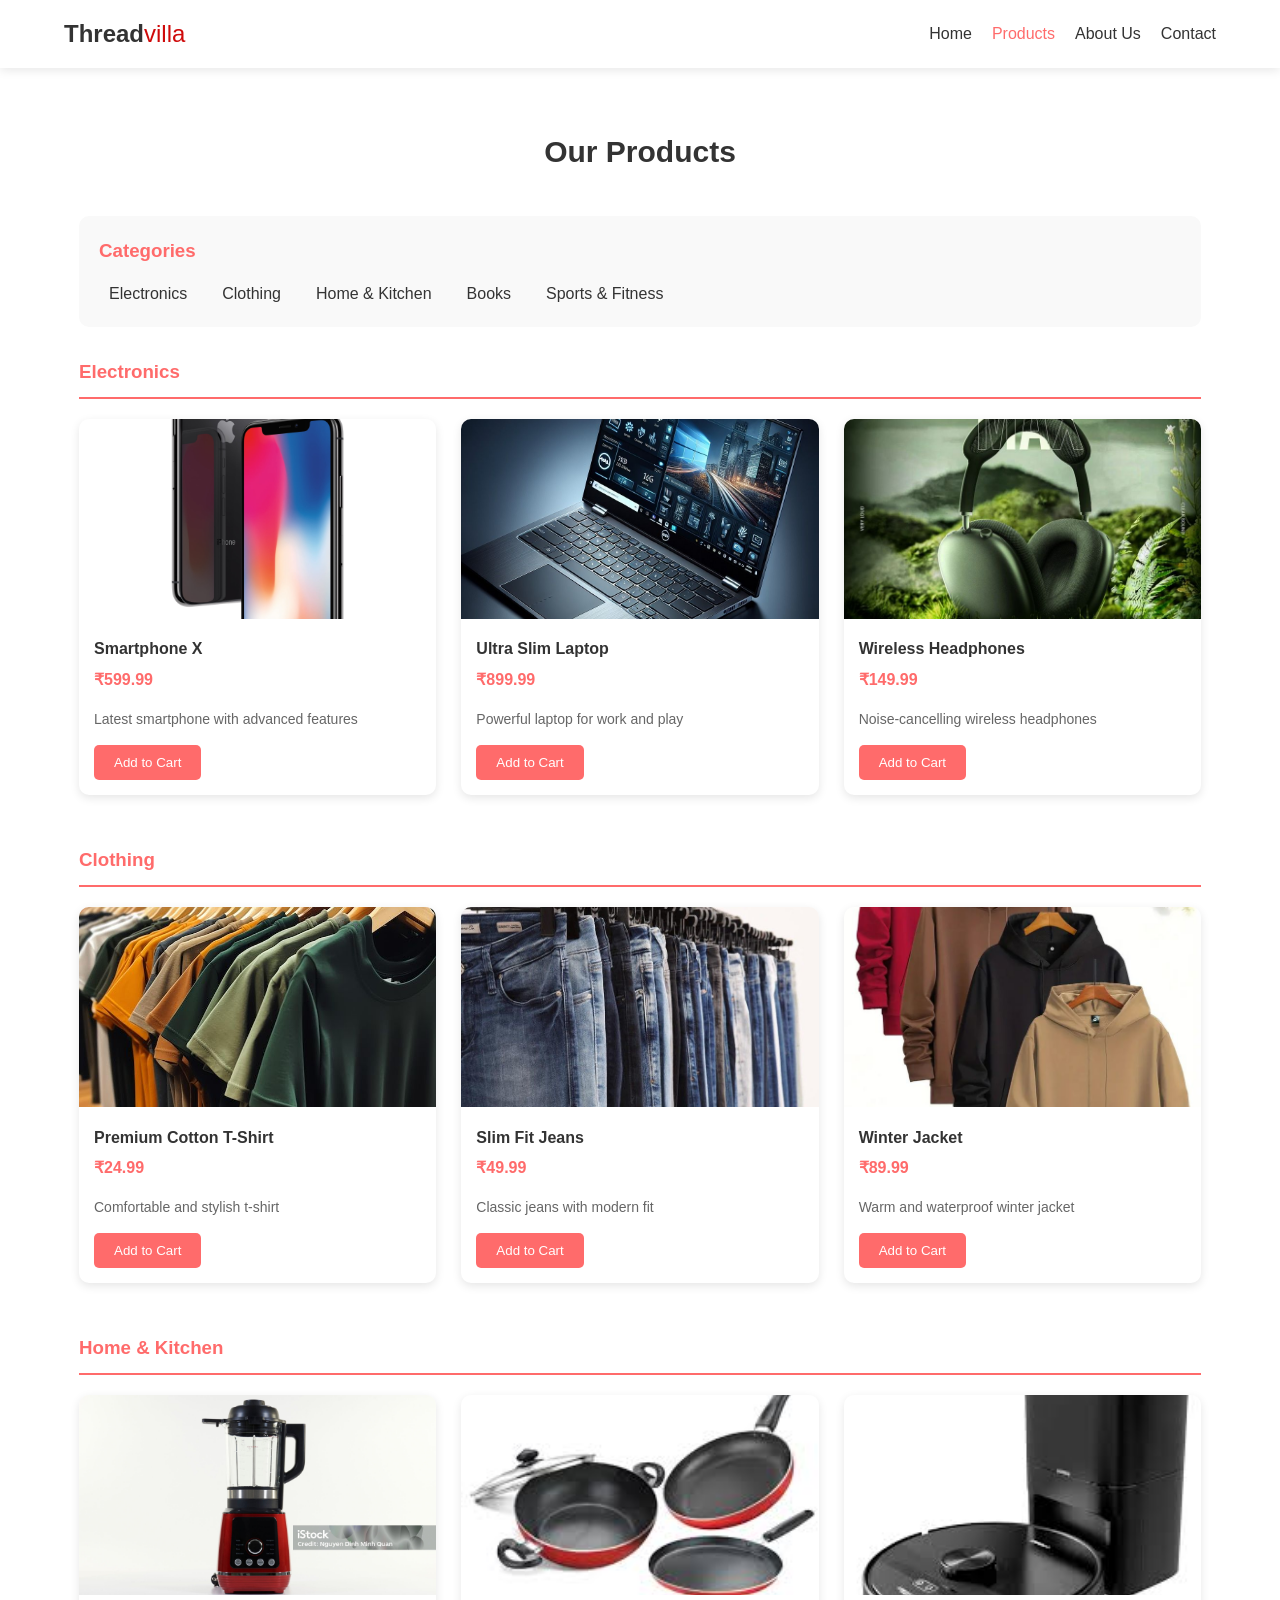
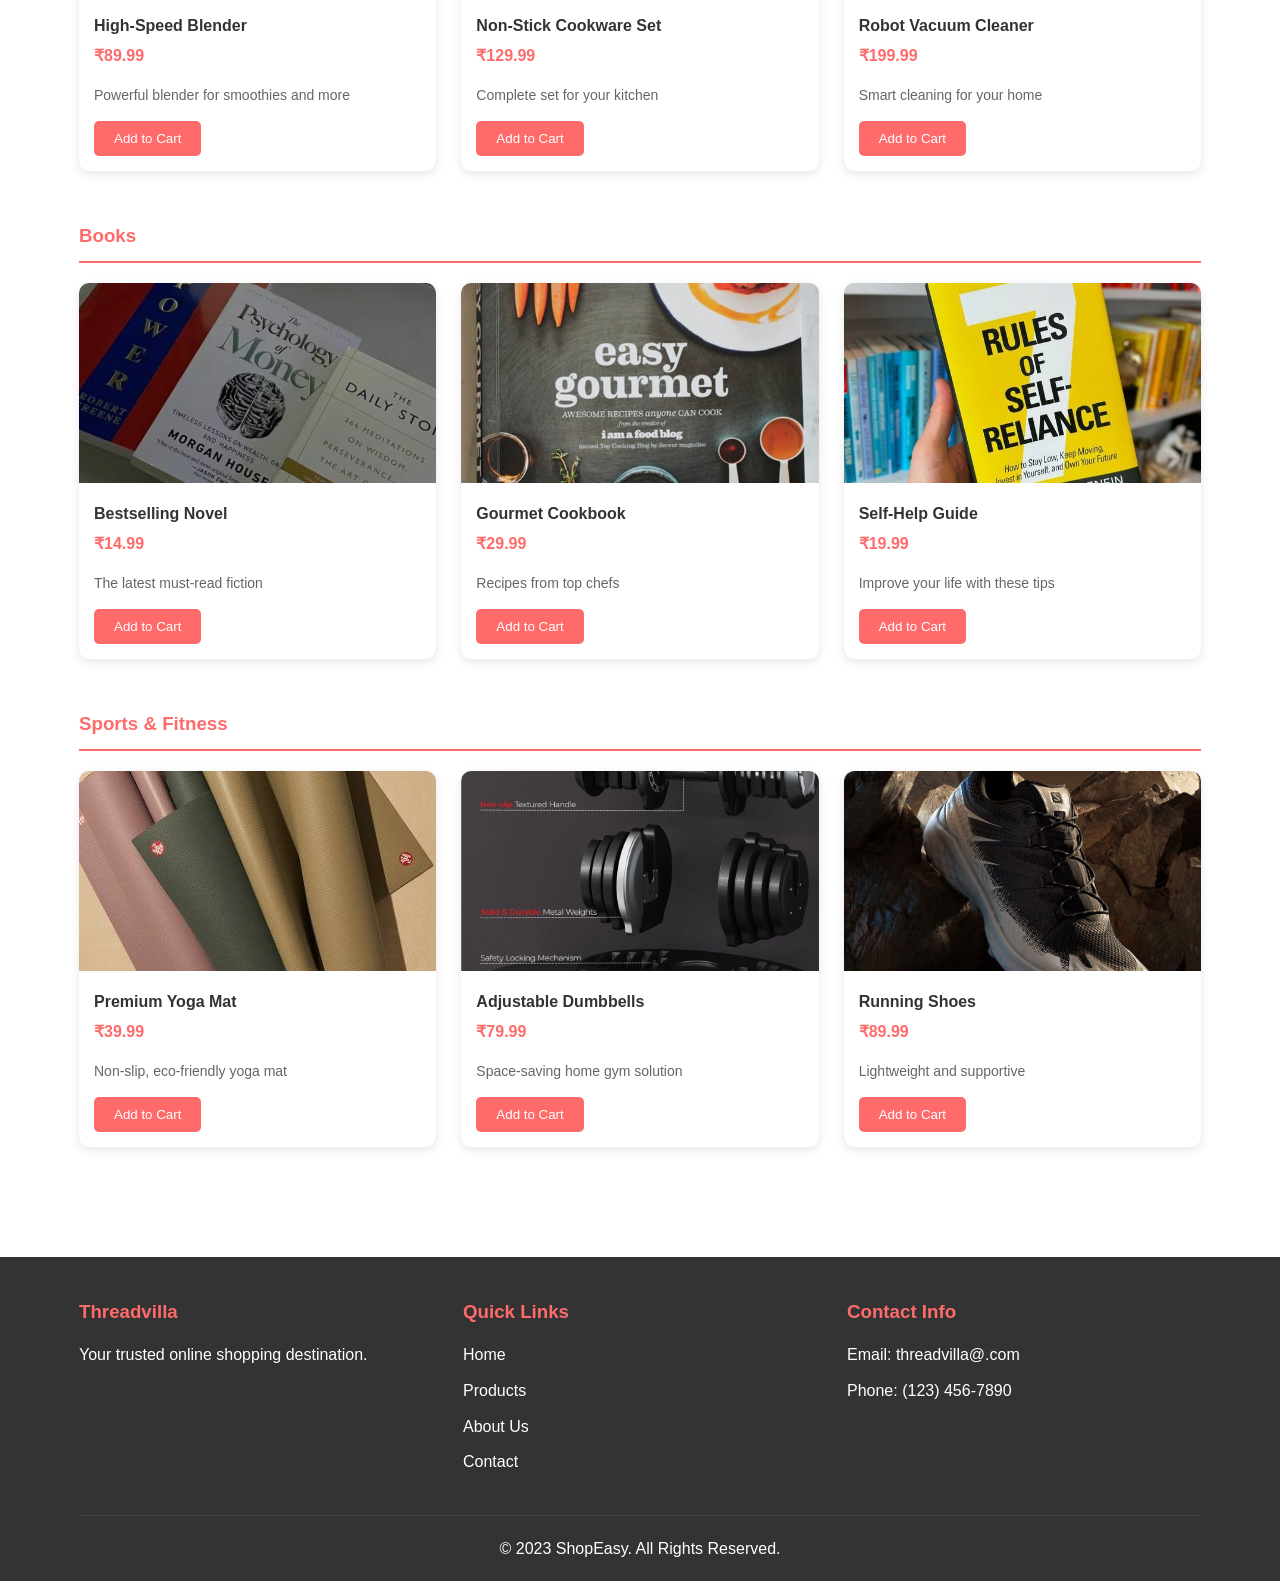
==== products.html @ d4e6373a "file added" ====
<!DOCTYPE html>
<html lang="en">
<head>
    <meta charset="UTF-8">
    <meta name="viewport" content="width=device-width, initial-scale=1.0">
    <title>Threadvilla</title>
    <link rel="stylesheet" href="index.css">
</head>
<body>
    <header>
        <div class="container">
            <h1 class="logo">Thread<span>villa</span></h1>
            <nav>
                <ul>
                    <li><a href="index.html">Home</a></li>
                    <li><a href="products.html" class="active">Products</a></li>
                    <li><a href="about.html">About Us</a></li>
                    <li><a href="contact.html">Contact</a></li>
                </ul>
            </nav>
        </div>
    </header>

    <section class="products-section">
        <div class="container">
            <h2>Our Products</h2>
            
            <div class="category-filter">
                <h3>Categories</h3>
                <ul>
                    <li><a href="#electronics">Electronics</a></li>
                    <li><a href="#clothing">Clothing</a></li>
                    <li><a href="#home">Home & Kitchen</a></li>
                    <li><a href="#books">Books</a></li>
                    <li><a href="#sports">Sports & Fitness</a></li>
                </ul>
            </div>
            
            <div class="products-container">
                <!-- Electronics Category -->
                <div class="product-category" id="electronics">
                    <h3>Electronics</h3>
                    <div class="product-grid">
                        <div class="product-card">
                            <img src="img/Smartphone X.jpg" alt="Smartphone">
                            <h4>Smartphone X</h4>
                            <p class="price">₹599.99</p>
                            <p class="description">Latest smartphone with advanced features</p>
                            <button class="btn">Add to Cart</button>
                        </div>
                        <div class="product-card">
                            <img src="img/Ultra Slim Laptop.jpg" alt="Laptop">
                            <h4>Ultra Slim Laptop</h4>
                            <p class="price">₹899.99</p>
                            <p class="description">Powerful laptop for work and play</p>
                            <button class="btn">Add to Cart</button>
                        </div>
                        <div class="product-card">
                            <img src="img/Wireless Headphones.jpg" alt="Headphones">
                            <h4>Wireless Headphones</h4>
                            <p class="price">₹149.99</p>
                            <p class="description">Noise-cancelling wireless headphones</p>
                            <button class="btn">Add to Cart</button>
                        </div>
                    </div>
                </div>
                
                <!-- Clothing Category -->
                <div class="product-category" id="clothing">
                    <h3>Clothing</h3>
                    <div class="product-grid">
                        <div class="product-card">
                            <img src="img/Premium Cotton T-Shirt.jpg" alt="T-Shirt">
                            <h4>Premium Cotton T-Shirt</h4>
                            <p class="price">₹24.99</p>
                            <p class="description">Comfortable and stylish t-shirt</p>
                            <button class="btn">Add to Cart</button>
                        </div>
                        <div class="product-card">
                            <img src="img/Slim Fit Jeans.jpg" alt="Jeans">
                            <h4>Slim Fit Jeans</h4>
                            <p class="price">₹49.99</p>
                            <p class="description">Classic jeans with modern fit</p>
                            <button class="btn">Add to Cart</button>
                        </div>
                        <div class="product-card">
                            <img src="img/Winter Jacket.jpg" alt="Jacket">
                            <h4>Winter Jacket</h4>
                            <p class="price">₹89.99</p>
                            <p class="description">Warm and waterproof winter jacket</p>
                            <button class="btn">Add to Cart</button>
                        </div>
                    </div>
                </div>
                
                <!-- Home & Kitchen Category -->
                <div class="product-category" id="home">
                    <h3>Home & Kitchen</h3>
                    <div class="product-grid">
                        <div class="product-card">
                            <img src="img/Blender.jpg" alt="Blender">
                            <h4>High-Speed Blender</h4>
                            <p class="price">₹89.99</p>
                            <p class="description">Powerful blender for smoothies and more</p>
                            <button class="btn">Add to Cart</button>
                        </div>
                        <div class="product-card">
                            <img src="img/Cookware.jpeg" alt="Cookware">
                            <h4>Non-Stick Cookware Set</h4>
                            <p class="price">₹129.99</p>
                            <p class="description">Complete set for your kitchen</p>
                            <button class="btn">Add to Cart</button>
                        </div>
                        <div class="product-card">
                            <img src="img/Vacuum.jpeg" alt="Vacuum">
                            <h4>Robot Vacuum Cleaner</h4>
                            <p class="price">₹199.99</p>
                            <p class="description">Smart cleaning for your home</p>
                            <button class="btn">Add to Cart</button>
                        </div>
                    </div>
                </div>
                
                <!-- Books Category -->
                <div class="product-category" id="books">
                    <h3>Books</h3>
                    <div class="product-grid">
                        <div class="product-card">
                            <img src="img/Bestselling Novel.jpg" alt="Novel">
                            <h4>Bestselling Novel</h4>
                            <p class="price">₹14.99</p>
                            <p class="description">The latest must-read fiction</p>
                            <button class="btn">Add to Cart</button>
                        </div>
                        <div class="product-card">
                            <img src="img/Gourmet Cookbook.jpg" alt="Cookbook">
                            <h4>Gourmet Cookbook</h4>
                            <p class="price">₹29.99</p>
                            <p class="description">Recipes from top chefs</p>
                            <button class="btn">Add to Cart</button>
                        </div>
                        <div class="product-card">
                            <img src="img/Self-Help Guide.jpg" alt="Self-Help">
                            <h4>Self-Help Guide</h4>
                            <p class="price">₹19.99</p>
                            <p class="description">Improve your life with these tips</p>
                            <button class="btn">Add to Cart</button>
                        </div>
                    </div>
                </div>
                
                <!-- Sports & Fitness Category -->
                <div class="product-category" id="sports">
                    <h3>Sports & Fitness</h3>
                    <div class="product-grid">
                        <div class="product-card">
                            <img src="img/Premium Yoga Mat.jpg" alt="Yoga Mat">
                            <h4>Premium Yoga Mat</h4>
                            <p class="price">₹39.99</p>
                            <p class="description">Non-slip, eco-friendly yoga mat</p>
                            <button class="btn">Add to Cart</button>
                        </div>
                        <div class="product-card">
                            <img src="img/Adjustable Dumbbells.jpg" alt="Dumbbells">
                            <h4>Adjustable Dumbbells</h4>
                            <p class="price">₹79.99</p>
                            <p class="description">Space-saving home gym solution</p>
                            <button class="btn">Add to Cart</button>
                        </div>
                        <div class="product-card">
                            <img src="img/Running Shoes.jpg" alt="Running Shoes">
                            <h4>Running Shoes</h4>
                            <p class="price">₹89.99</p>
                            <p class="description">Lightweight and supportive</p>
                            <button class="btn">Add to Cart</button>
                        </div>
                    </div>
                </div>
            </div>
        </div>
    </section>

    <footer>
        <div class="container">
            <div class="footer-content">
                <div class="footer-section">
                    <h3>Threadvilla</h3>
                    <p>Your trusted online shopping destination.</p>
                </div>
                <div class="footer-section">
                    <h3>Quick Links</h3>
                    <ul>
                        <li><a href="index.html">Home</a></li>
                        <li><a href="products.html">Products</a></li>
                        <li><a href="about.html">About Us</a></li>
                        <li><a href="contact.html">Contact</a></li>
                    </ul>
                </div>
                <div class="footer-section">
                    <h3>Contact Info</h3>
                    <p>Email:  threadvilla@.com</p>
                    <p>Phone: (123) 456-7890</p>
                </div>
            </div>
            <div class="footer-bottom">
                <p>&copy; 2023 ShopEasy. All Rights Reserved.</p>
            </div>
        </div>
    </footer>
</body>
</html>
---- index.css ----
/* Global Styles */
* {
    margin: 0;
    padding: 0;
    box-sizing: border-box;
    font-family: 'Arial', sans-serif;
}
.logo span{
    font-weight: 300;
    color: #cf0a0a;
}

body {
    line-height: 1.6;
    color: #333;
}

.container {
    width: 90%;
    max-width: 1200px;
    margin: 0 auto;
    padding: 0 15px;
}

.btn {
    display: inline-block;
    background: #ff6b6b;
    color: white;
    padding: 10px 20px;
    border: none;
    border-radius: 5px;
    text-decoration: none;
    cursor: pointer;
    transition: background 0.3s;
}

.btn:hover {
    background: #ff5252;
}

img {
    max-width: 100%;
    height: auto;
}

/* Header Styles */
header {
    background: #fff;
    box-shadow: 0 2px 10px rgba(0, 0, 0, 0.1);
    position: sticky;
    top: 0;
    z-index: 100;
}

header .container {
    display: flex;
    justify-content: space-between;
    align-items: center;
    padding: 15px 0;
}

.logo {
    font-size: 24px;
    font-weight: bold;
    color: #333;
}

nav ul {
    display: flex;
    list-style: none;
}

nav ul li {
    margin-left: 20px;
}

nav ul li a {
    text-decoration: none;
    color: #333;
    font-weight: 500;
    transition: color 0.3s;
}

nav ul li a:hover, nav ul li a.active {
    color: #ff6b6b;
}

/* Hero Section */
.hero {
    background: linear-gradient(rgba(0, 0, 0, 0.5), rgba(0, 0, 0, 0.5)), url('images/hero-bg.jpg');
    background-size: cover;
    background-position: center;
    color: white;
    text-align: center;
    padding: 100px 0;
}

.hero h2 {
    font-size: 36px;
    margin-bottom: 20px;
}

.hero p {
    font-size: 18px;
    margin-bottom: 30px;
}

/* Categories Section */
.categories {
    padding: 60px 0;
    background: #f9f9f9;
}

.categories h2 {
    text-align: center;
    margin-bottom: 40px;
    font-size: 30px;
}

.category-grid {
    display: grid;
    grid-template-columns: repeat(auto-fit, minmax(200px, 1fr));
    gap: 20px;
}

.category-card {
    background: white;
    border-radius: 10px;
    overflow: hidden;
    box-shadow: 0 3px 10px rgba(0, 0, 0, 0.1);
    text-align: center;
    padding: 20px;
    transition: transform 0.3s;
}

.category-card:hover {
    transform: translateY(-5px);
}

.category-card img {
    border-radius: 5px;
    margin-bottom: 15px;
}

.category-card h3 {
    margin-bottom: 15px;
}

/* Featured Products */
.featured-products {
    padding: 60px 0;
}

.featured-products h2 {
    text-align: center;
    margin-bottom: 40px;
    font-size: 30px;
}

.product-grid {
    display: grid;
    grid-template-columns: repeat(auto-fit, minmax(250px, 1fr));
    gap: 25px;
}

.product-card {
    background: white;
    border-radius: 10px;
    overflow: hidden;
    box-shadow: 0 3px 10px rgba(0, 0, 0, 0.1);
    transition: transform 0.3s;
}

.product-card:hover {
    transform: translateY(-5px);
}

.product-card img {
    width: 100%;
    height: 200px;
    object-fit: cover;
}

.product-card h3, .product-card h4 {
    padding: 10px 15px 0;
    margin-bottom: 5px;
}

.price {
    color: #ff6b6b;
    font-weight: bold;
    padding: 0 15px;
    margin-bottom: 15px;
}

.description {
    padding: 0 15px;
    margin-bottom: 15px;
    color: #666;
    font-size: 14px;
}

.product-card .btn {
    display: block;
    margin: 0 15px 15px;
    text-align: center;
}

/* About Page Styles */
.about-section {
    padding: 60px 0;
}

.about-section h2 {
    text-align: center;
    margin-bottom: 40px;
    font-size: 30px;
}

.about-content {
    display: flex;
    flex-wrap: wrap;
    gap: 30px;
    align-items: center;
}

.about-text {
    flex: 1;
    min-width: 300px;
}

.about-image {
    flex: 1;
    min-width: 300px;
}

.about-image img {
    border-radius: 10px;
}

.about-text h3 {
    margin-bottom: 15px;
    color: #ff6b6b;
}

.about-text p {
    margin-bottom: 20px;
}

.about-text ul {
    margin: 20px 0 20px 20px;
}

.team-section {
    padding: 60px 0;
    background: #f9f9f9;
}

.team-section h2 {
    text-align: center;
    margin-bottom: 40px;
    font-size: 30px;
}

.team-grid {
    display: grid;
    grid-template-columns: repeat(auto-fit, minmax(250px, 1fr));
    gap: 30px;
}

.team-member {
    background: white;
    border-radius: 10px;
    overflow: hidden;
    box-shadow: 0 3px 10px rgba(0, 0, 0, 0.1);
    text-align: center;
    padding: 20px;
}

.team-member img {
    width: 150px;
    height: 150px;
    border-radius: 50%;
    object-fit: cover;
    margin-bottom: 15px;
}

.team-member h3 {
    margin-bottom: 5px;
}

.team-member p {
    color: #666;
}

/* Contact Page Styles */
.contact-section {
    padding: 60px 0;
}

.contact-section h2 {
    text-align: center;
    margin-bottom: 40px;
    font-size: 30px;
}

.contact-content {
    display: flex;
    flex-wrap: wrap;
    gap: 30px;
}

.contact-info, .contact-form {
    flex: 1;
    min-width: 300px;
}

.contact-method {
    margin-bottom: 20px;
}

.contact-method h4 {
    color: #ff6b6b;
    margin-bottom: 5px;
}

.business-hours {
    margin-top: 30px;
}

.form-group {
    margin-bottom: 20px;
}

.form-group label {
    display: block;
    margin-bottom: 5px;
    font-weight: 500;
}

.form-group input, .form-group textarea {
    width: 100%;
    padding: 10px;
    border: 1px solid #ddd;
    border-radius: 5px;
}

.form-group textarea {
    resize: vertical;
}

.map-section {
    padding: 40px 0;
    background: #f9f9f9;
}

.map-section h3 {
    text-align: center;
    margin-bottom: 20px;
}

.map-placeholder {
    height: 400px;
    background: #ddd;
    display: flex;
    align-items: center;
    justify-content: center;
    border-radius: 10px;
}

/* Products Page Styles */
.products-section {
    padding: 60px 0;
}

.products-section h2 {
    text-align: center;
    margin-bottom: 40px;
    font-size: 30px;
}

.category-filter {
    background: #f9f9f9;
    padding: 20px;
    border-radius: 10px;
    margin-bottom: 30px;
}

.category-filter h3 {
    margin-bottom: 15px;
    color: #ff6b6b;
}

.category-filter ul {
    list-style: none;
    display: flex;
    flex-wrap: wrap;
    gap: 15px;
}

.category-filter a {
    text-decoration: none;
    color: #333;
    padding: 5px 10px;
    border-radius: 5px;
    transition: all 0.3s;
}

.category-filter a:hover {
    background: #ff6b6b;
    color: white;
}

.product-category {
    margin-bottom: 50px;
}

.product-category h3 {
    margin-bottom: 20px;
    padding-bottom: 10px;
    border-bottom: 2px solid #ff6b6b;
    color: #ff6b6b;
}

/* Footer Styles */
footer {
    background: #333;
    color: white;
    padding: 40px 0 0;
}

.footer-content {
    display: flex;
    flex-wrap: wrap;
    gap: 30px;
    margin-bottom: 30px;
}

.footer-section {
    flex: 1;
    min-width: 250px;
}

.footer-section h3 {
    margin-bottom: 15px;
    color: #ff6b6b;
}

.footer-section p {
    margin-bottom: 10px;
}

.footer-section ul {
    list-style: none;
}

.footer-section ul li {
    margin-bottom: 10px;
}

.footer-section ul li a {
    color: white;
    text-decoration: none;
    transition: color 0.3s;
}

.footer-section ul li a:hover {
    color: #ff6b6b;
}

.footer-bottom {
    text-align: center;
    padding: 20px 0;
    border-top: 1px solid #444;
}

/* Responsive Styles */
@media (max-width: 768px) {
    header .container {
        flex-direction: column;
        text-align: center;
    }
    
    nav ul {
        margin-top: 15px;
        justify-content: center;
    }
    
    .hero h2 {
        font-size: 28px;
    }
    
    .hero p {
        font-size: 16px;
    }
    
    .about-content, .contact-content {
        flex-direction: column;
    }
    
    .footer-content {
        flex-direction: column;
    }
}
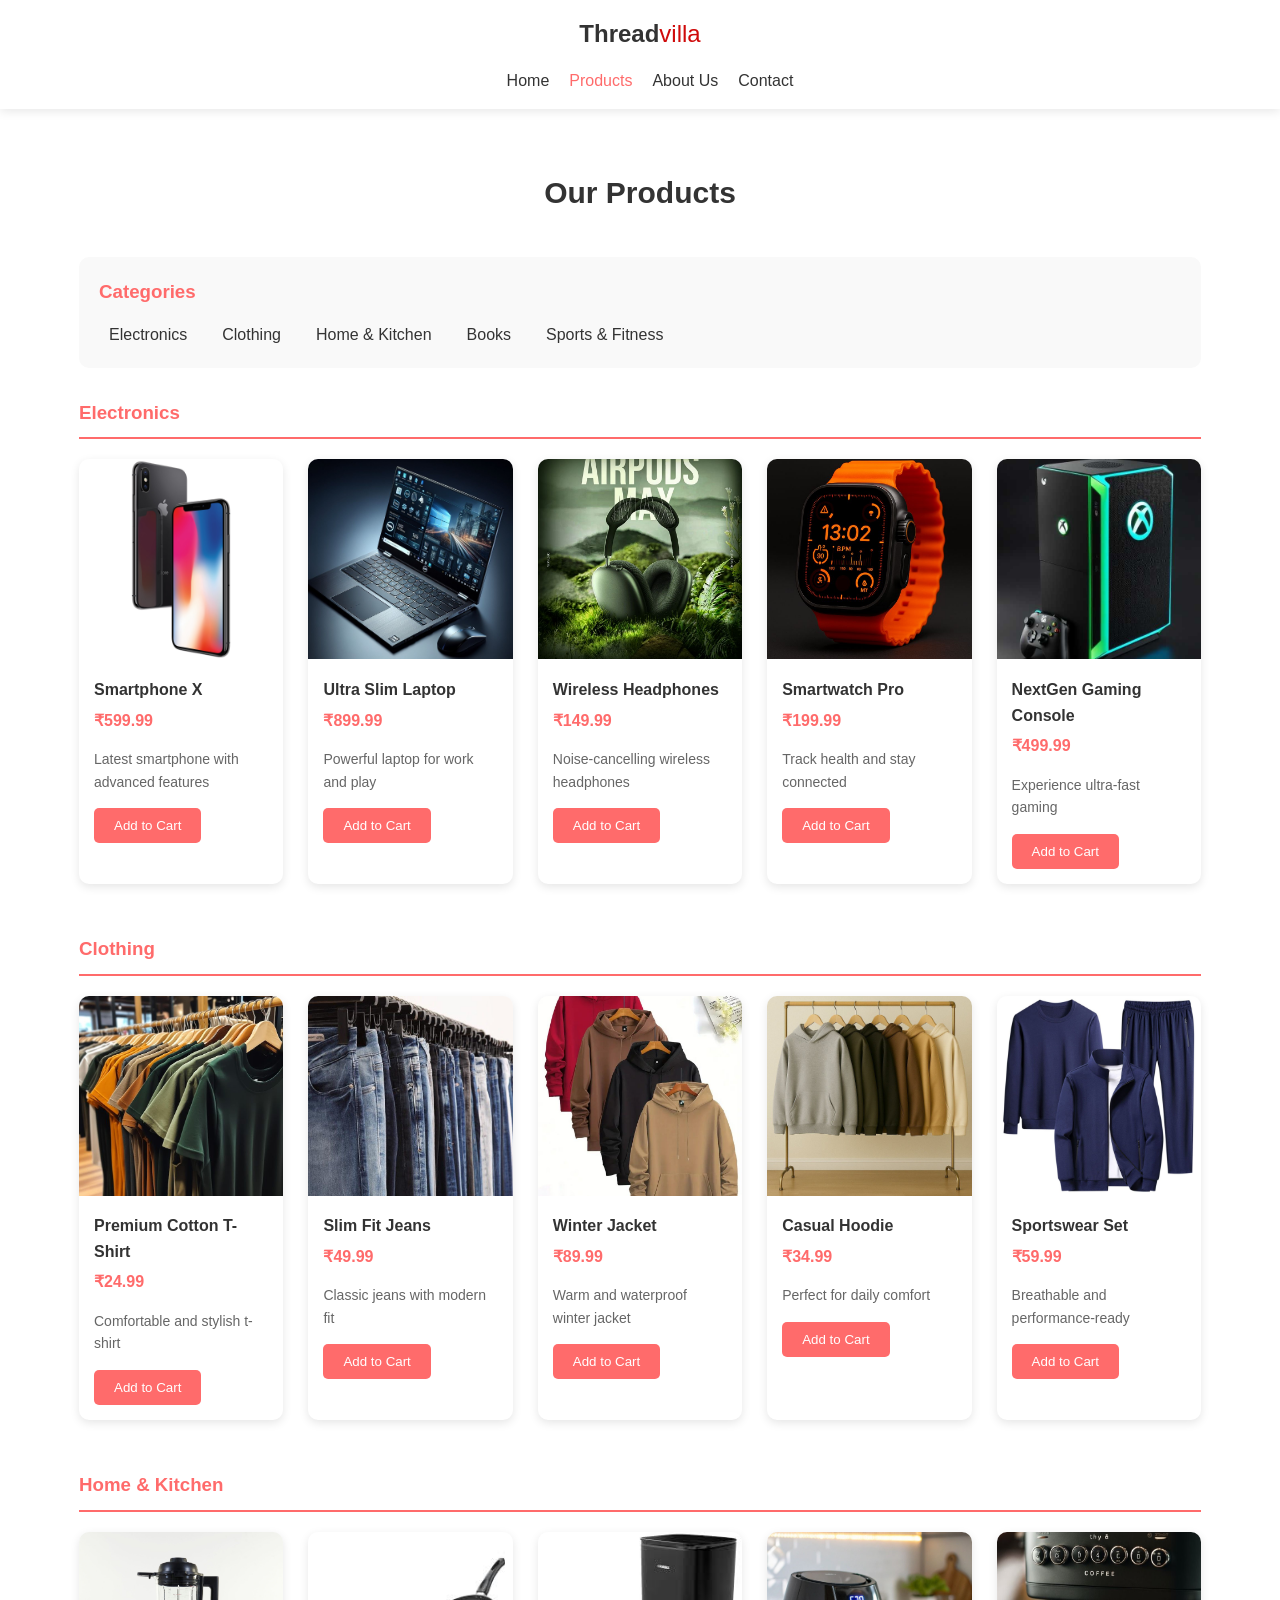
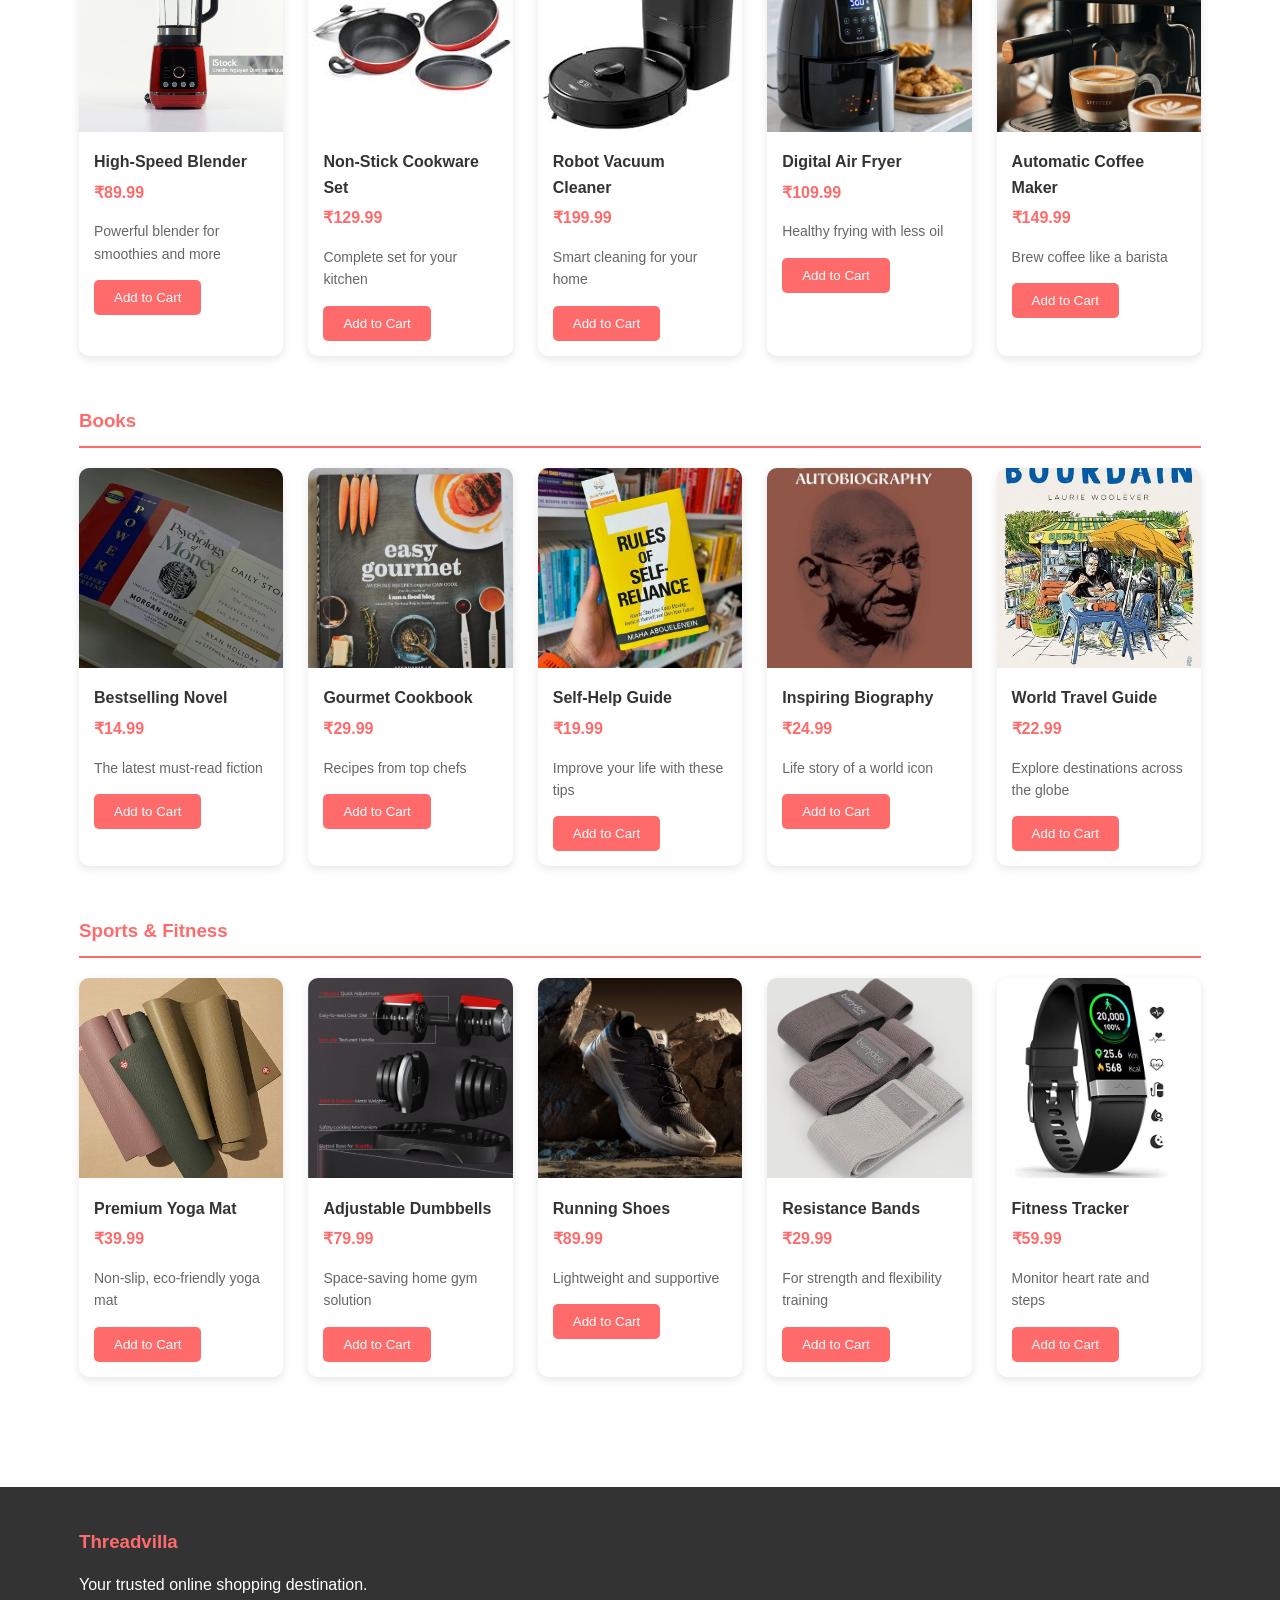
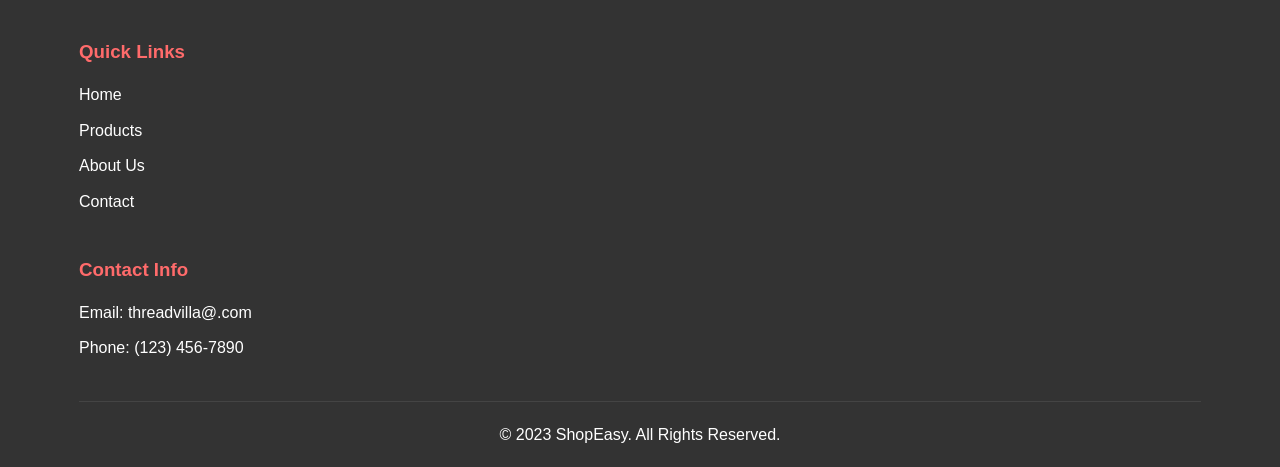
==== commit c951e4dc: "file added" ====
--- a/products.html
+++ b/products.html
@@ -1,11 +1,13 @@
 <!DOCTYPE html>
 <html lang="en">
+
 <head>
     <meta charset="UTF-8">
     <meta name="viewport" content="width=device-width, initial-scale=1.0">
     <title>Threadvilla</title>
     <link rel="stylesheet" href="index.css">
 </head>
+
 <body>
     <header>
         <div class="container">
@@ -24,7 +26,7 @@
     <section class="products-section">
         <div class="container">
             <h2>Our Products</h2>
-            
+
             <div class="category-filter">
                 <h3>Categories</h3>
                 <ul>
@@ -35,7 +37,7 @@
                     <li><a href="#sports">Sports & Fitness</a></li>
                 </ul>
             </div>
-            
+
             <div class="products-container">
                 <!-- Electronics Category -->
                 <div class="product-category" id="electronics">
@@ -62,9 +64,23 @@
                             <p class="description">Noise-cancelling wireless headphones</p>
                             <button class="btn">Add to Cart</button>
                         </div>
-                    </div>
-                </div>
-                
+                        <div class="product-card">
+                            <img src="img/Smartwatch Pro.jpg" alt="Smartwatch">
+                            <h4>Smartwatch Pro</h4>
+                            <p class="price">₹199.99</p>
+                            <p class="description">Track health and stay connected</p>
+                            <button class="btn">Add to Cart</button>
+                        </div>
+                        <div class="product-card">
+                            <img src="img/NextGen Gaming Console.jpg" alt="Gaming Console">
+                            <h4>NextGen Gaming Console</h4>
+                            <p class="price">₹499.99</p>
+                            <p class="description">Experience ultra-fast gaming</p>
+                            <button class="btn">Add to Cart</button>
+                        </div>
+                    </div>
+                </div>
+
                 <!-- Clothing Category -->
                 <div class="product-category" id="clothing">
                     <h3>Clothing</h3>
@@ -90,9 +106,23 @@
                             <p class="description">Warm and waterproof winter jacket</p>
                             <button class="btn">Add to Cart</button>
                         </div>
-                    </div>
-                </div>
-                
+                        <div class="product-card">
+                            <img src="img/Casual Hoodie.jpg" alt="Hoodie">
+                            <h4>Casual Hoodie</h4>
+                            <p class="price">₹34.99</p>
+                            <p class="description">Perfect for daily comfort</p>
+                            <button class="btn">Add to Cart</button>
+                        </div>
+                        <div class="product-card">
+                            <img src="img/Sportswear Set.jpg" alt="Sportswear">
+                            <h4>Sportswear Set</h4>
+                            <p class="price">₹59.99</p>
+                            <p class="description">Breathable and performance-ready</p>
+                            <button class="btn">Add to Cart</button>
+                        </div>
+                    </div>
+                </div>
+
                 <!-- Home & Kitchen Category -->
                 <div class="product-category" id="home">
                     <h3>Home & Kitchen</h3>
@@ -118,9 +148,23 @@
                             <p class="description">Smart cleaning for your home</p>
                             <button class="btn">Add to Cart</button>
                         </div>
-                    </div>
-                </div>
-                
+                        <div class="product-card">
+                            <img src="img/Digital Air Fryer.jpg" alt="Air Fryer">
+                            <h4>Digital Air Fryer</h4>
+                            <p class="price">₹109.99</p>
+                            <p class="description">Healthy frying with less oil</p>
+                            <button class="btn">Add to Cart</button>
+                        </div>
+                        <div class="product-card">
+                            <img src="img/Automatic Coffee Maker.jpg" alt="Coffee Maker">
+                            <h4>Automatic Coffee Maker</h4>
+                            <p class="price">₹149.99</p>
+                            <p class="description">Brew coffee like a barista</p>
+                            <button class="btn">Add to Cart</button>
+                        </div>
+                    </div>
+                </div>
+
                 <!-- Books Category -->
                 <div class="product-category" id="books">
                     <h3>Books</h3>
@@ -146,9 +190,23 @@
                             <p class="description">Improve your life with these tips</p>
                             <button class="btn">Add to Cart</button>
                         </div>
-                    </div>
-                </div>
-                
+                        <div class="product-card">
+                            <img src="img/Inspiring Biography.jpg" alt="Biography">
+                            <h4>Inspiring Biography</h4>
+                            <p class="price">₹24.99</p>
+                            <p class="description">Life story of a world icon</p>
+                            <button class="btn">Add to Cart</button>
+                        </div>
+                        <div class="product-card">
+                            <img src="img/World Travel Guide.jpg" alt="Travel">
+                            <h4>World Travel Guide</h4>
+                            <p class="price">₹22.99</p>
+                            <p class="description">Explore destinations across the globe</p>
+                            <button class="btn">Add to Cart</button>
+                        </div>
+                    </div>
+                </div>
+
                 <!-- Sports & Fitness Category -->
                 <div class="product-category" id="sports">
                     <h3>Sports & Fitness</h3>
@@ -172,6 +230,20 @@
                             <h4>Running Shoes</h4>
                             <p class="price">₹89.99</p>
                             <p class="description">Lightweight and supportive</p>
+                            <button class="btn">Add to Cart</button>
+                        </div>
+                        <div class="product-card">
+                            <img src="img/Resistance Bands.jpg" alt="Resistance Bands">
+                            <h4>Resistance Bands</h4>
+                            <p class="price">₹29.99</p>
+                            <p class="description">For strength and flexibility training</p>
+                            <button class="btn">Add to Cart</button>
+                        </div>
+                        <div class="product-card">
+                            <img src="img/Fitness Tracker.jpg" alt="Fitness Tracker">
+                            <h4>Fitness Tracker</h4>
+                            <p class="price">₹59.99</p>
+                            <p class="description">Monitor heart rate and steps</p>
                             <button class="btn">Add to Cart</button>
                         </div>
                     </div>
@@ -198,7 +270,7 @@
                 </div>
                 <div class="footer-section">
                     <h3>Contact Info</h3>
-                    <p>Email:  threadvilla@.com</p>
+                    <p>Email: threadvilla@.com</p>
                     <p>Phone: (123) 456-7890</p>
                 </div>
             </div>
@@ -208,4 +280,5 @@
         </div>
     </footer>
 </body>
+
 </html>
--- a/index.css
+++ b/index.css
@@ -5,7 +5,8 @@
     box-sizing: border-box;
     font-family: 'Arial', sans-serif;
 }
-.logo span{
+
+.logo span {
     font-weight: 300;
     color: #cf0a0a;
 }
@@ -81,7 +82,8 @@
     transition: color 0.3s;
 }
 
-nav ul li a:hover, nav ul li a.active {
+nav ul li a:hover,
+nav ul li a.active {
     color: #ff6b6b;
 }
 
@@ -159,7 +161,8 @@
 
 .product-grid {
     display: grid;
-    grid-template-columns: repeat(auto-fit, minmax(250px, 1fr));
+    grid-template-columns: repeat(auto-fit, minmax(220px, 1fr));
+    /* 🔄 updated from 250px to 220px */
     gap: 25px;
 }
 
@@ -181,7 +184,8 @@
     object-fit: cover;
 }
 
-.product-card h3, .product-card h4 {
+.product-card h3,
+.product-card h4 {
     padding: 10px 15px 0;
     margin-bottom: 5px;
 }
@@ -310,7 +314,8 @@
     gap: 30px;
 }
 
-.contact-info, .contact-form {
+.contact-info,
+.contact-form {
     flex: 1;
     min-width: 300px;
 }
@@ -338,7 +343,8 @@
     font-weight: 500;
 }
 
-.form-group input, .form-group textarea {
+.form-group input,
+.form-group textarea {
     width: 100%;
     padding: 10px;
     border: 1px solid #ddd;
@@ -475,29 +481,34 @@
 }
 
 /* Responsive Styles */
-@media (max-width: 768px) {
+@media (min-width: 1200px) {
+    .product-grid {
+        grid-template-columns: repeat(5, 1fr);
+    }
+
     header .container {
         flex-direction: column;
         text-align: center;
     }
-    
+
     nav ul {
         margin-top: 15px;
         justify-content: center;
     }
-    
+
     .hero h2 {
         font-size: 28px;
     }
-    
+
     .hero p {
         font-size: 16px;
     }
-    
-    .about-content, .contact-content {
+
+    .about-content,
+    .contact-content {
         flex-direction: column;
     }
-    
+
     .footer-content {
         flex-direction: column;
     }
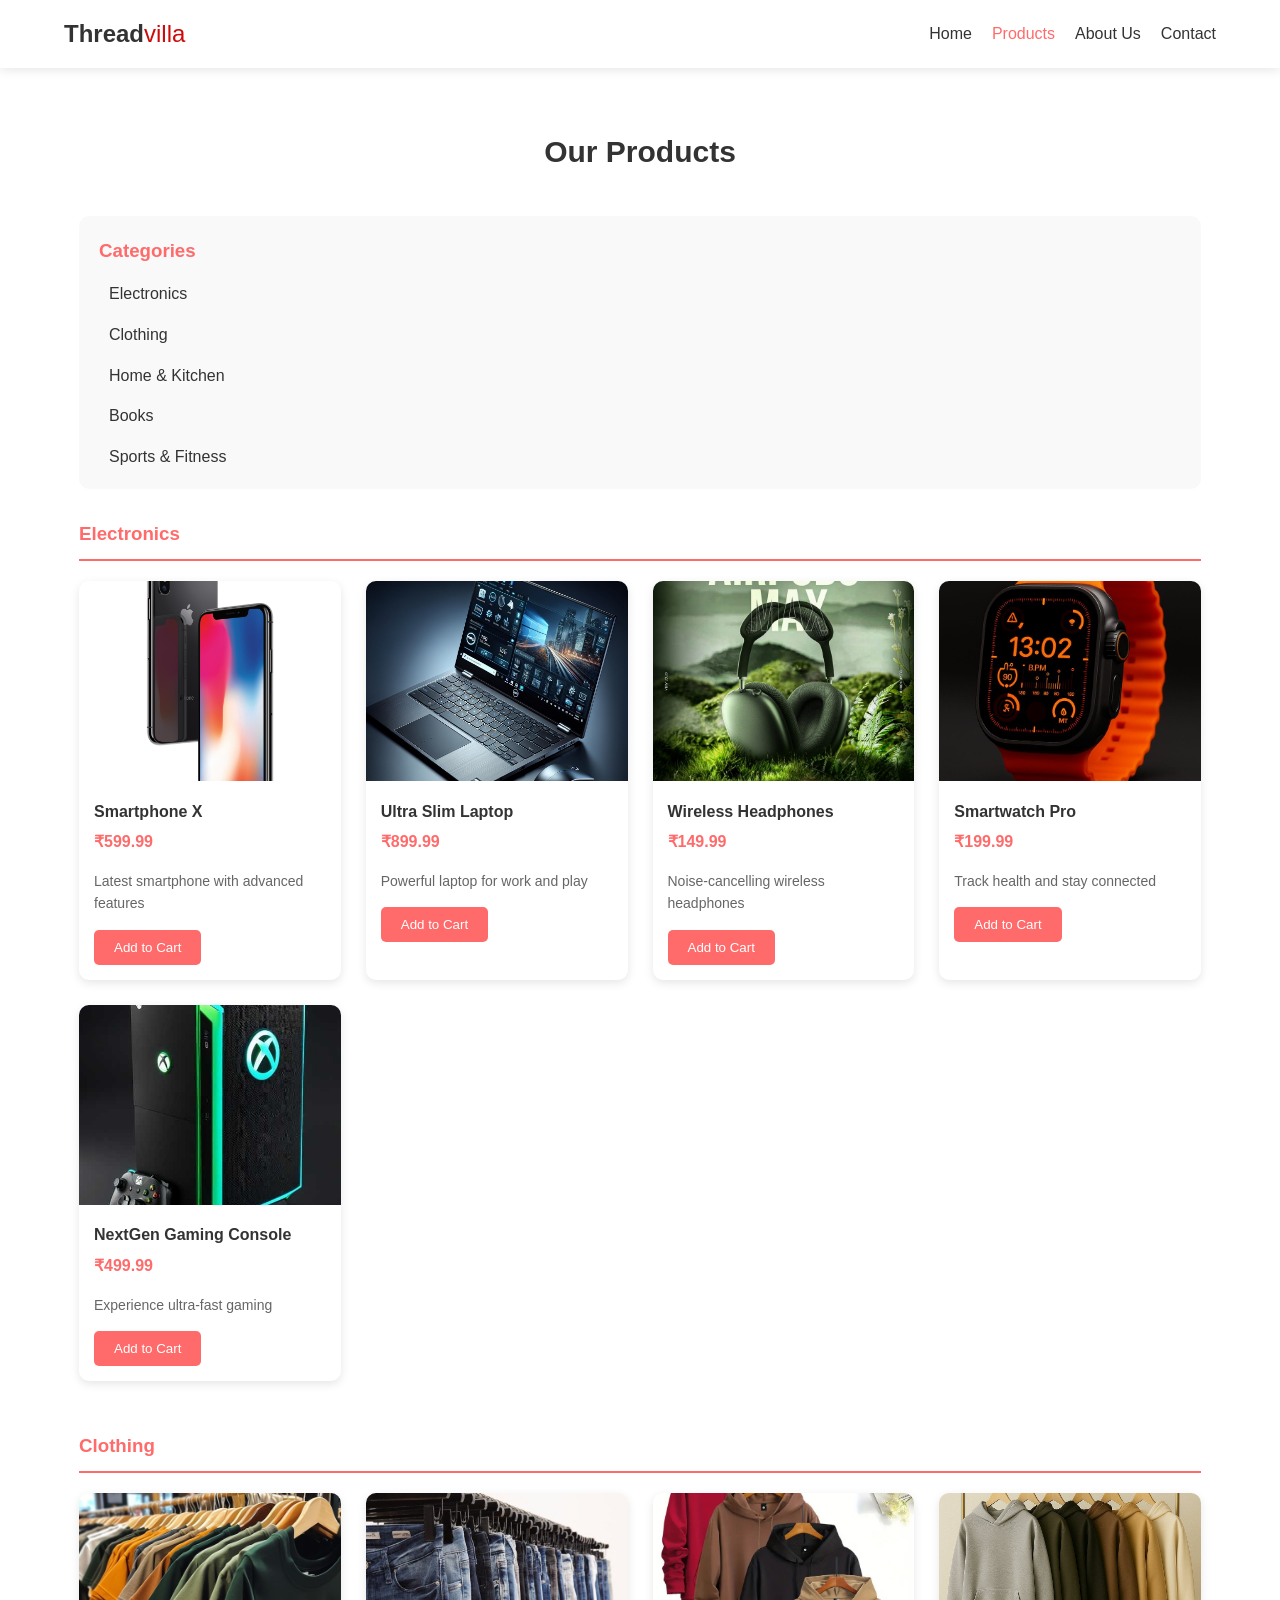
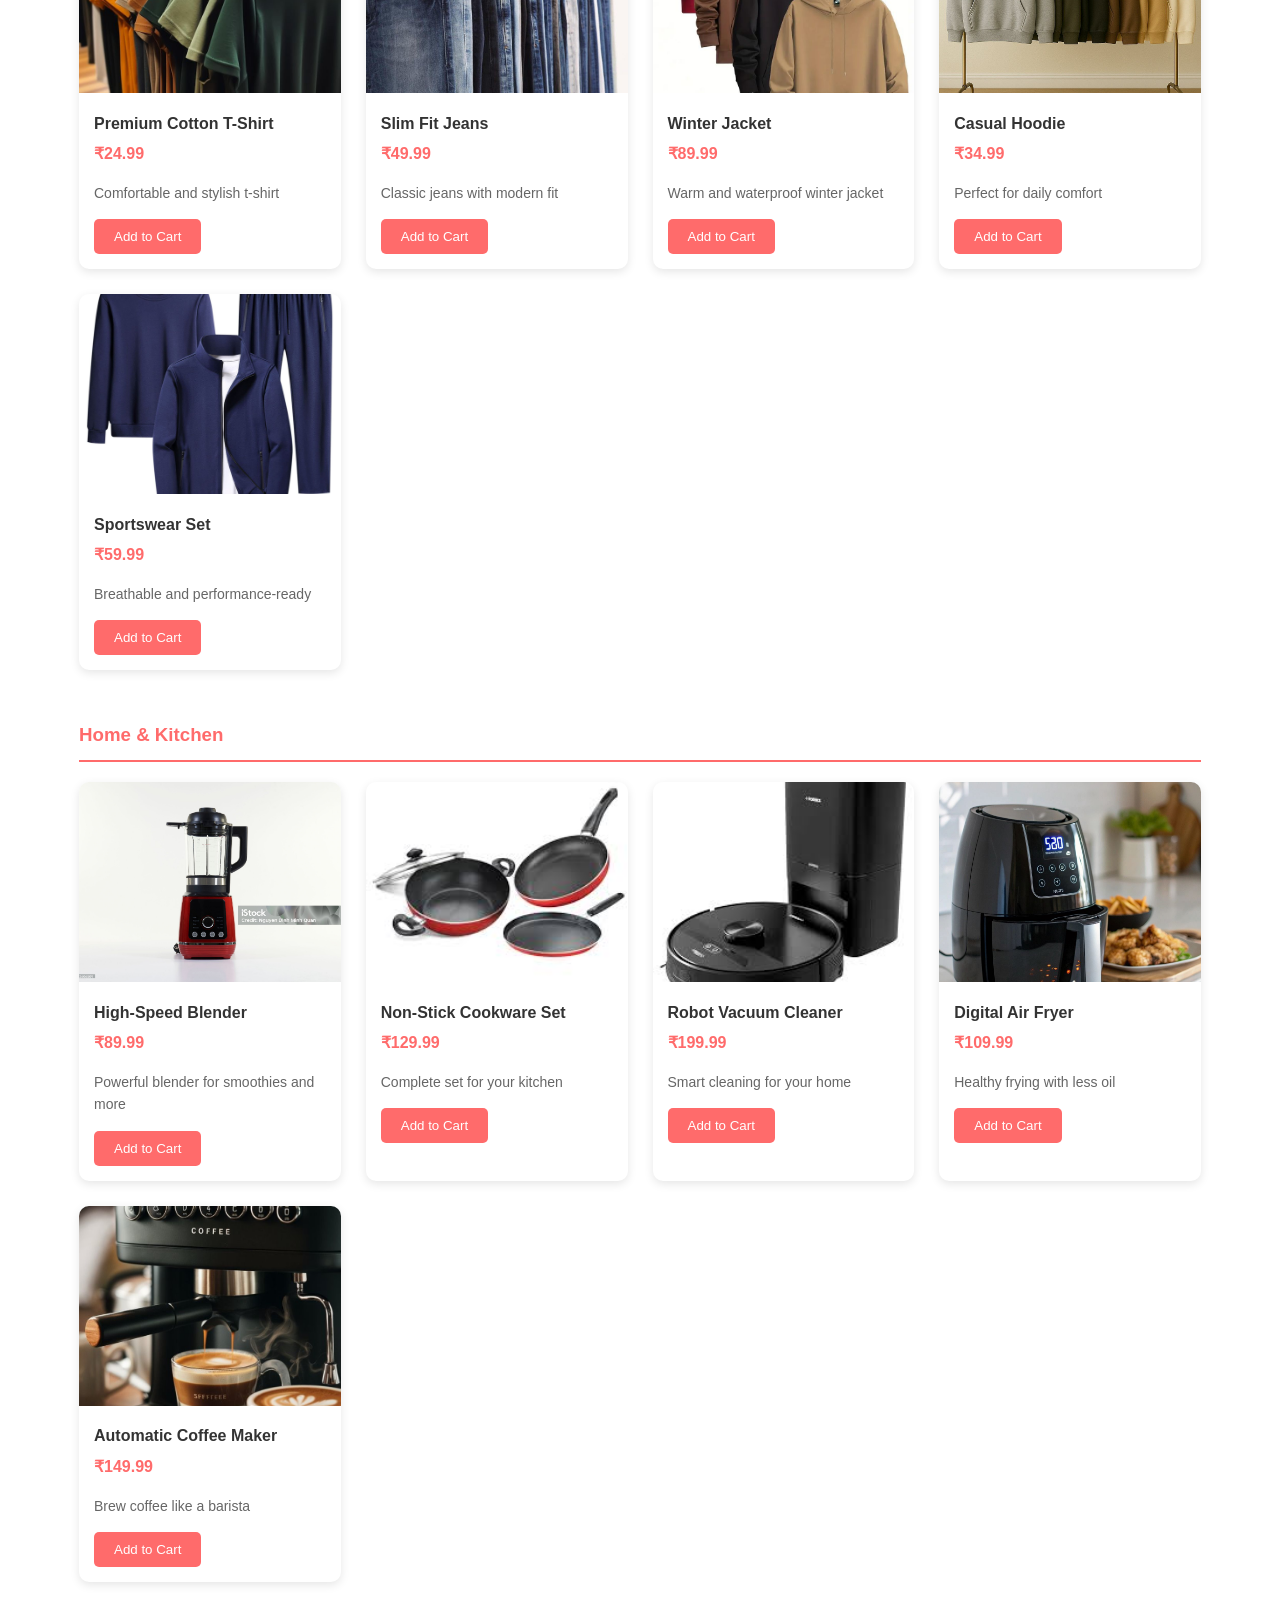
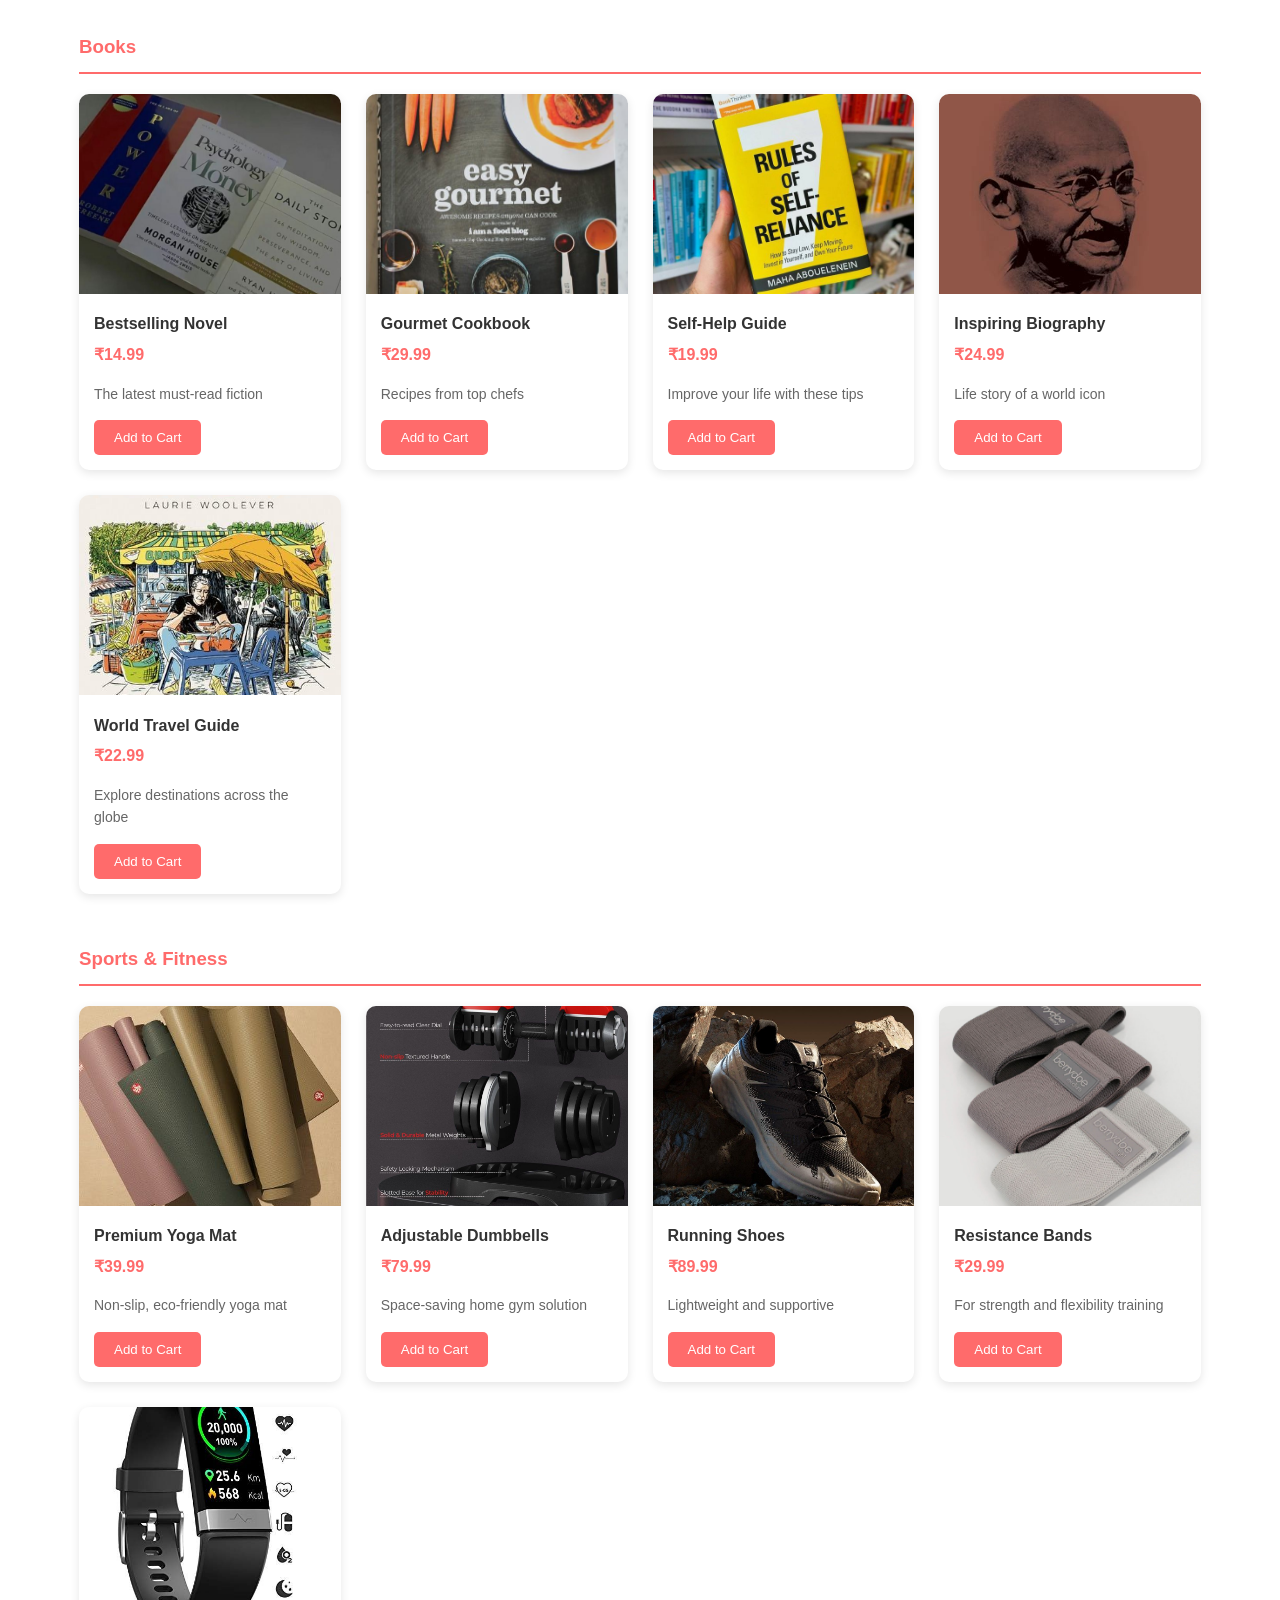
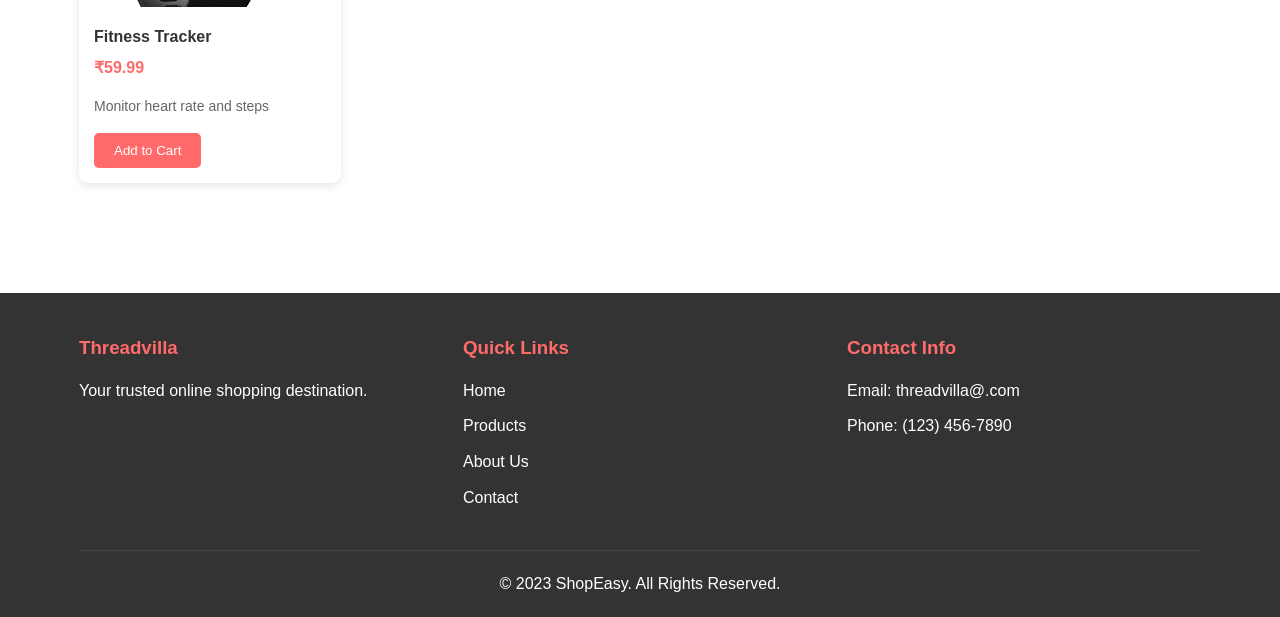
==== commit 196d7bc3: "file add" ====
--- a/products.html
+++ b/products.html
@@ -30,7 +30,7 @@
             <div class="category-filter">
                 <h3>Categories</h3>
                 <ul>
-                    <li><a href="#electronics">Electronics</a></li>
+                    <li><a href="products.html#electronics">Electronics</a></li>
                     <li><a href="#clothing">Clothing</a></li>
                     <li><a href="#home">Home & Kitchen</a></li>
                     <li><a href="#books">Books</a></li>
@@ -39,89 +39,89 @@
             </div>
 
             <div class="products-container">
-                <!-- Electronics Category -->
-                <div class="product-category" id="electronics">
-                    <h3>Electronics</h3>
-                    <div class="product-grid">
-                        <div class="product-card">
-                            <img src="img/Smartphone X.jpg" alt="Smartphone">
-                            <h4>Smartphone X</h4>
-                            <p class="price">₹599.99</p>
-                            <p class="description">Latest smartphone with advanced features</p>
-                            <button class="btn">Add to Cart</button>
-                        </div>
-                        <div class="product-card">
-                            <img src="img/Ultra Slim Laptop.jpg" alt="Laptop">
-                            <h4>Ultra Slim Laptop</h4>
-                            <p class="price">₹899.99</p>
-                            <p class="description">Powerful laptop for work and play</p>
-                            <button class="btn">Add to Cart</button>
-                        </div>
-                        <div class="product-card">
-                            <img src="img/Wireless Headphones.jpg" alt="Headphones">
-                            <h4>Wireless Headphones</h4>
-                            <p class="price">₹149.99</p>
-                            <p class="description">Noise-cancelling wireless headphones</p>
-                            <button class="btn">Add to Cart</button>
-                        </div>
-                        <div class="product-card">
-                            <img src="img/Smartwatch Pro.jpg" alt="Smartwatch">
-                            <h4>Smartwatch Pro</h4>
-                            <p class="price">₹199.99</p>
-                            <p class="description">Track health and stay connected</p>
-                            <button class="btn">Add to Cart</button>
-                        </div>
-                        <div class="product-card">
-                            <img src="img/NextGen Gaming Console.jpg" alt="Gaming Console">
-                            <h4>NextGen Gaming Console</h4>
-                            <p class="price">₹499.99</p>
-                            <p class="description">Experience ultra-fast gaming</p>
-                            <button class="btn">Add to Cart</button>
-                        </div>
-                    </div>
-                </div>
-
-                <!-- Clothing Category -->
-                <div class="product-category" id="clothing">
-                    <h3>Clothing</h3>
-                    <div class="product-grid">
-                        <div class="product-card">
-                            <img src="img/Premium Cotton T-Shirt.jpg" alt="T-Shirt">
-                            <h4>Premium Cotton T-Shirt</h4>
-                            <p class="price">₹24.99</p>
-                            <p class="description">Comfortable and stylish t-shirt</p>
-                            <button class="btn">Add to Cart</button>
-                        </div>
-                        <div class="product-card">
-                            <img src="img/Slim Fit Jeans.jpg" alt="Jeans">
-                            <h4>Slim Fit Jeans</h4>
-                            <p class="price">₹49.99</p>
-                            <p class="description">Classic jeans with modern fit</p>
-                            <button class="btn">Add to Cart</button>
-                        </div>
-                        <div class="product-card">
-                            <img src="img/Winter Jacket.jpg" alt="Jacket">
-                            <h4>Winter Jacket</h4>
-                            <p class="price">₹89.99</p>
-                            <p class="description">Warm and waterproof winter jacket</p>
-                            <button class="btn">Add to Cart</button>
-                        </div>
-                        <div class="product-card">
-                            <img src="img/Casual Hoodie.jpg" alt="Hoodie">
-                            <h4>Casual Hoodie</h4>
-                            <p class="price">₹34.99</p>
-                            <p class="description">Perfect for daily comfort</p>
-                            <button class="btn">Add to Cart</button>
-                        </div>
-                        <div class="product-card">
-                            <img src="img/Sportswear Set.jpg" alt="Sportswear">
-                            <h4>Sportswear Set</h4>
-                            <p class="price">₹59.99</p>
-                            <p class="description">Breathable and performance-ready</p>
-                            <button class="btn">Add to Cart</button>
-                        </div>
-                    </div>
-                </div>
+                    <!-- Electronics Category -->
+                    <div class="product-category" id="electronics">
+                        <h3>Electronics</h3>
+                        <div class="product-grid">
+                            <div class="product-card">
+                                <img src="img/Smartphone X.jpg" alt="Smartphone">
+                                <h4>Smartphone X</h4>
+                                <p class="price">₹599.99</p>
+                                <p class="description">Latest smartphone with advanced features</p>
+                                <button class="btn">Add to Cart</button>
+                            </div>
+                            <div class="product-card">
+                                <img src="img/Ultra Slim Laptop.jpg" alt="Laptop">
+                                <h4>Ultra Slim Laptop</h4>
+                                <p class="price">₹899.99</p>
+                                <p class="description">Powerful laptop for work and play</p>
+                                <button class="btn">Add to Cart</button>
+                            </div>
+                            <div class="product-card">
+                                <img src="img/Wireless Headphones.jpg" alt="Headphones">
+                                <h4>Wireless Headphones</h4>
+                                <p class="price">₹149.99</p>
+                                <p class="description">Noise-cancelling wireless headphones</p>
+                                <button class="btn">Add to Cart</button>
+                            </div>
+                            <div class="product-card">
+                                <img src="img/Smartwatch Pro.jpg" alt="Smartwatch">
+                                <h4>Smartwatch Pro</h4>
+                                <p class="price">₹199.99</p>
+                                <p class="description">Track health and stay connected</p>
+                                <button class="btn">Add to Cart</button>
+                            </div>
+                            <div class="product-card">
+                                <img src="img/NextGen Gaming Console.jpg" alt="Gaming Console">
+                                <h4>NextGen Gaming Console</h4>
+                                <p class="price">₹499.99</p>
+                                <p class="description">Experience ultra-fast gaming</p>
+                                <button class="btn">Add to Cart</button>
+                            </div>
+                        </div>
+                    </div>
+
+                    <!-- Clothing Category -->
+                    <div class="product-category" id="clothing">
+                        <h3>Clothing</h3>
+                        <div class="product-grid">
+                            <div class="product-card">
+                                <img src="img/Premium Cotton T-Shirt.jpg" alt="T-Shirt">
+                                <h4>Premium Cotton T-Shirt</h4>
+                                <p class="price">₹24.99</p>
+                                <p class="description">Comfortable and stylish t-shirt</p>
+                                <button class="btn">Add to Cart</button>
+                            </div>
+                            <div class="product-card">
+                                <img src="img/Slim Fit Jeans.jpg" alt="Jeans">
+                                <h4>Slim Fit Jeans</h4>
+                                <p class="price">₹49.99</p>
+                                <p class="description">Classic jeans with modern fit</p>
+                                <button class="btn">Add to Cart</button>
+                            </div>
+                            <div class="product-card">
+                                <img src="img/Winter Jacket.jpg" alt="Jacket">
+                                <h4>Winter Jacket</h4>
+                                <p class="price">₹89.99</p>
+                                <p class="description">Warm and waterproof winter jacket</p>
+                                <button class="btn">Add to Cart</button>
+                            </div>
+                            <div class="product-card">
+                                <img src="img/Casual Hoodie.jpg" alt="Hoodie">
+                                <h4>Casual Hoodie</h4>
+                                <p class="price">₹34.99</p>
+                                <p class="description">Perfect for daily comfort</p>
+                                <button class="btn">Add to Cart</button>
+                            </div>
+                            <div class="product-card">
+                                <img src="img/Sportswear Set.jpg" alt="Sportswear">
+                                <h4>Sportswear Set</h4>
+                                <p class="price">₹59.99</p>
+                                <p class="description">Breathable and performance-ready</p>
+                                <button class="btn">Add to Cart</button>
+                            </div>
+                        </div>
+                    </div>
 
                 <!-- Home & Kitchen Category -->
                 <div class="product-category" id="home">
--- a/index.css
+++ b/index.css
@@ -9,6 +9,10 @@
 .logo span {
     font-weight: 300;
     color: #cf0a0a;
+}
+
+html {
+    scroll-behavior: smooth;
 }
 
 body {
@@ -162,7 +166,6 @@
 .product-grid {
     display: grid;
     grid-template-columns: repeat(auto-fit, minmax(220px, 1fr));
-    /* 🔄 updated from 250px to 220px */
     gap: 25px;
 }
 
@@ -402,6 +405,7 @@
     display: flex;
     flex-wrap: wrap;
     gap: 15px;
+    flex-direction: column;
 }
 
 .category-filter a {
@@ -481,7 +485,7 @@
 }
 
 /* Responsive Styles */
-@media (min-width: 1200px) {
+@media (max-width: 1200px) {
     .product-grid {
         grid-template-columns: repeat(5, 1fr);
     }
